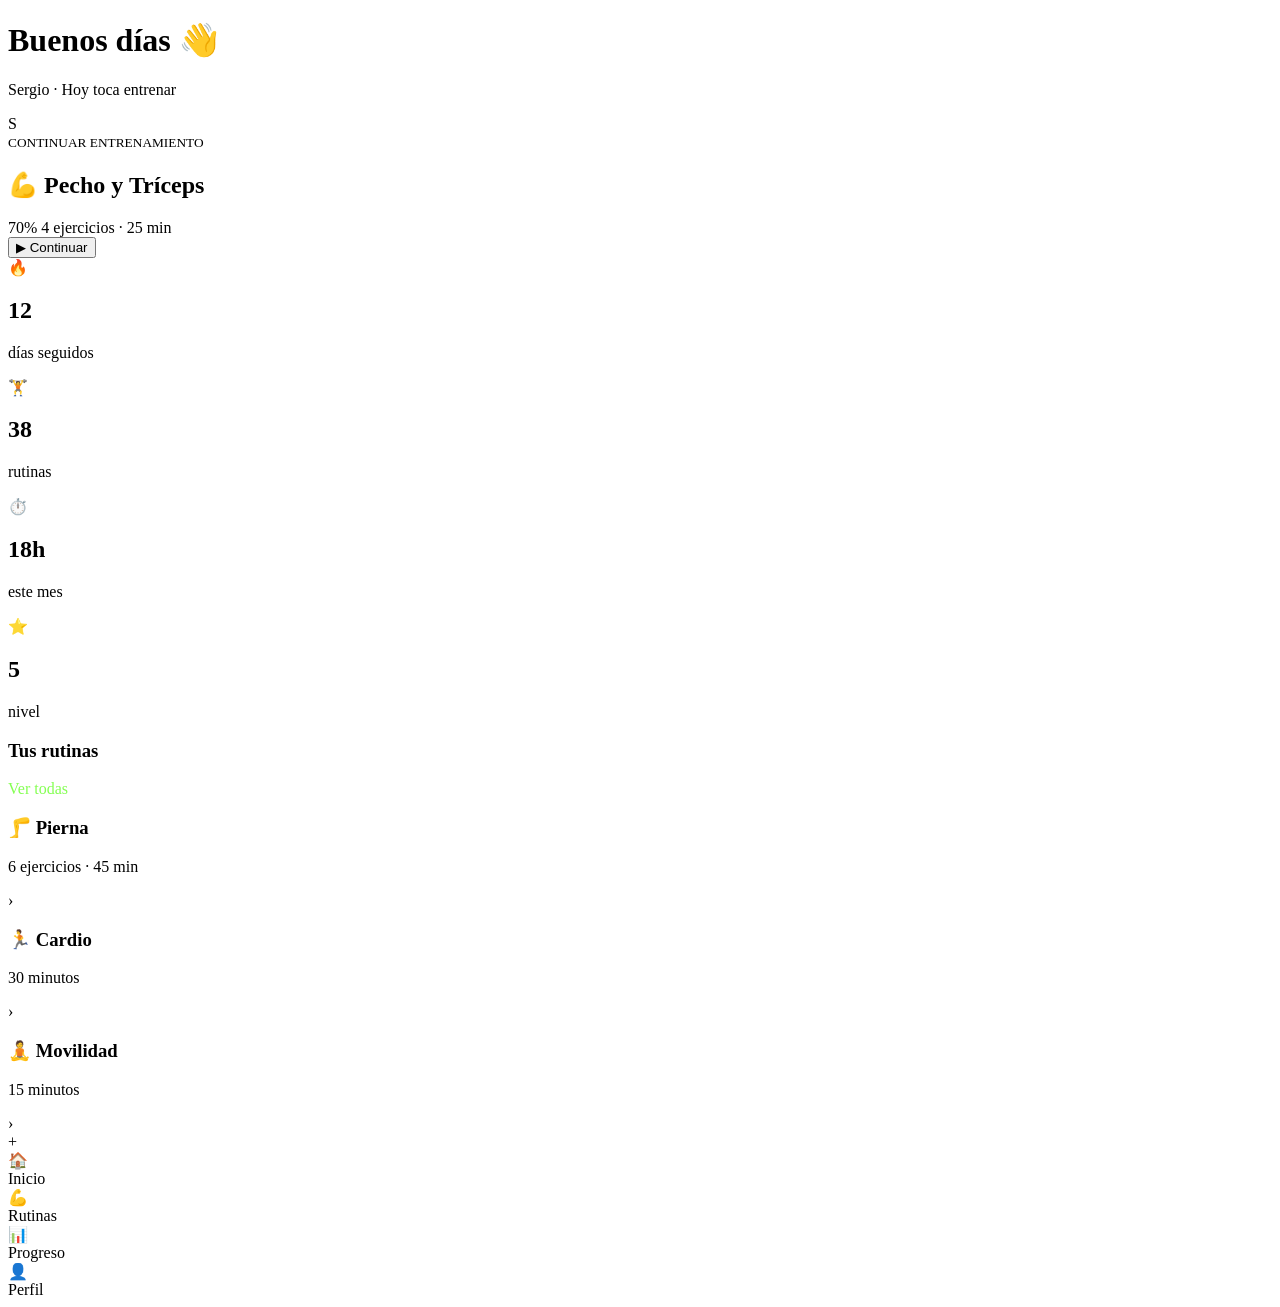
==== pages/main.html @ 1b1dc47d "Create main" ====
<!DOCTYPE html>
<html lang="es">

<head>
    <meta charset="UTF-8">
    <meta name="viewport" content="width=device-width, initial-scale=1.0">
    <link rel="shortcut icon" href="../assets/favicon.ico" type="image/x-icon">
    <link rel="stylesheet" href="../css/styles-main.css">
</head>

<body>
    <div class="container">
        <div class="header">
            <div>
                <h1>Buenos días 👋</h1>
                <p>Sergio · Hoy toca entrenar</p>
            </div>
            <div class="avatar">
                S
            </div>
        </div>
        <div class="hero">
            <small>CONTINUAR ENTRENAMIENTO</small>
            <h2>💪 Pecho y Tríceps</h2>
            <div class="progress">
                <div></div>
            </div>
            <div class="hero-info">
                <span>70%</span>
                <span>4 ejercicios · 25 min</span>
            </div>
            <button>▶ Continuar</button>
        </div>
        <div class="stats">

            <div class="stat">
                🔥
                <h2>12</h2>
                <p>días seguidos</p>
            </div>

            <div class="stat">
                🏋️
                <h2>38</h2>
                <p>rutinas</p>
            </div>

            <div class="stat">
                ⏱️
                <h2>18h</h2>
                <p>este mes</p>
            </div>

            <div class="stat">
                ⭐
                <h2>5</h2>
                <p>nivel</p>
            </div>

        </div>

        <div class="section">

            <h3>Tus rutinas</h3>

            <span style="color:#84ff52;">Ver todas</span>

        </div>

        <div class="routine">

            <div class="routine-top">

                <div>

                    <h3>🦵 Pierna</h3>
                    <p>6 ejercicios · 45 min</p>

                </div>

                <div class="arrow">›</div>

            </div>

        </div>

        <div class="routine">

            <div class="routine-top">

                <div>

                    <h3>🏃 Cardio</h3>
                    <p>30 minutos</p>

                </div>

                <div class="arrow">›</div>

            </div>

        </div>

        <div class="routine">

            <div class="routine-top">

                <div>

                    <h3>🧘 Movilidad</h3>
                    <p>15 minutos</p>

                </div>

                <div class="arrow">›</div>

            </div>

        </div>

    </div>

    <div class="fab">+</div>

    <div class="nav">

        <div class="active">
            🏠<br>Inicio
        </div>

        <div>
            💪<br>Rutinas
        </div>

        <div>
            📊<br>Progreso
        </div>

        <div>
            👤<br>Perfil
        </div>

    </div>

</body>

</html>
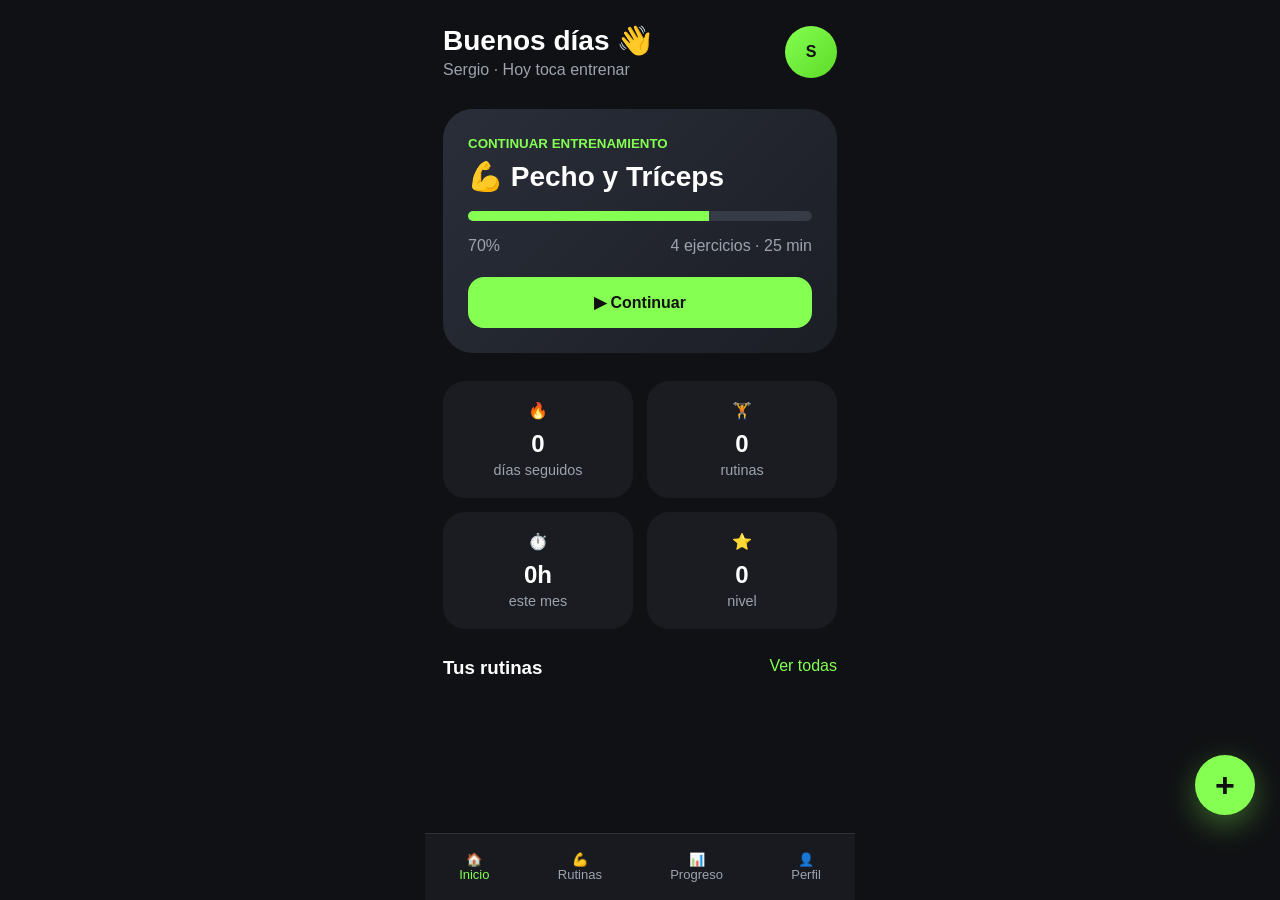
==== commit e20e4d4b: "Update main.html" ====
--- a/pages/main.html
+++ b/pages/main.html
@@ -35,25 +35,25 @@
 
             <div class="stat">
                 🔥
-                <h2>12</h2>
+                <h2>0</h2>
                 <p>días seguidos</p>
             </div>
 
             <div class="stat">
                 🏋️
-                <h2>38</h2>
+                <h2>0</h2>
                 <p>rutinas</p>
             </div>
 
             <div class="stat">
                 ⏱️
-                <h2>18h</h2>
+                <h2>0h</h2>
                 <p>este mes</p>
             </div>
 
             <div class="stat">
                 ⭐
-                <h2>5</h2>
+                <h2>0</h2>
                 <p>nivel</p>
             </div>
 
@@ -64,57 +64,6 @@
             <h3>Tus rutinas</h3>
 
             <span style="color:#84ff52;">Ver todas</span>
-
-        </div>
-
-        <div class="routine">
-
-            <div class="routine-top">
-
-                <div>
-
-                    <h3>🦵 Pierna</h3>
-                    <p>6 ejercicios · 45 min</p>
-
-                </div>
-
-                <div class="arrow">›</div>
-
-            </div>
-
-        </div>
-
-        <div class="routine">
-
-            <div class="routine-top">
-
-                <div>
-
-                    <h3>🏃 Cardio</h3>
-                    <p>30 minutos</p>
-
-                </div>
-
-                <div class="arrow">›</div>
-
-            </div>
-
-        </div>
-
-        <div class="routine">
-
-            <div class="routine-top">
-
-                <div>
-
-                    <h3>🧘 Movilidad</h3>
-                    <p>15 minutos</p>
-
-                </div>
-
-                <div class="arrow">›</div>
-
-            </div>
 
         </div>
 
--- a/css/styles-main.css
+++ b/css/styles-main.css
@@ -0,0 +1,246 @@
+:root {
+    --bg: #101114;
+    --card: #1A1C22;
+    --card2: #23262F;
+    --green: #84ff52;
+    --text: #fff;
+    --muted: #9CA3AF;
+}
+
+* {
+    margin: 0;
+    padding: 0;
+    box-sizing: border-box;
+    font-family: Inter, sans-serif;
+}
+
+body {
+    background: var(--bg);
+    color: var(--text);
+}
+
+.container {
+    max-width: 430px;
+    margin: auto;
+    padding: 24px 18px 100px;
+}
+
+/* HEADER */
+
+.header {
+    display: flex;
+    justify-content: space-between;
+    align-items: center;
+    margin-bottom: 30px;
+}
+
+.header h1 {
+    font-size: 28px;
+}
+
+.header p {
+    color: var(--muted);
+    margin-top: 4px;
+}
+
+.avatar {
+    width: 52px;
+    height: 52px;
+    border-radius: 50%;
+    background: linear-gradient(135deg, #84ff52, #5ddb27);
+    display: flex;
+    justify-content: center;
+    align-items: center;
+    color: #111;
+    font-weight: bold;
+}
+
+/* HERO */
+
+.hero {
+
+    background: linear-gradient(135deg, #2A2E39, #1B1E25);
+    border-radius: 30px;
+    padding: 25px;
+    margin-bottom: 28px;
+
+}
+
+.hero small {
+
+    color: var(--green);
+    font-weight: 600;
+
+}
+
+.hero h2 {
+
+    margin: 8px 0 18px;
+    font-size: 28px;
+
+}
+
+.progress {
+
+    height: 10px;
+    border-radius: 30px;
+    overflow: hidden;
+    background: #363B48;
+
+}
+
+.progress div {
+
+    width: 70%;
+    height: 100%;
+    background: var(--green);
+
+}
+
+.hero-info {
+
+    display: flex;
+    justify-content: space-between;
+    margin: 16px 0 22px;
+    color: var(--muted);
+
+}
+
+.hero button {
+
+    width: 100%;
+    border: none;
+    padding: 16px;
+    background: var(--green);
+    color: #111;
+    font-size: 16px;
+    font-weight: 700;
+    border-radius: 16px;
+
+}
+
+/* STATS */
+
+.stats {
+
+    display: grid;
+    grid-template-columns: repeat(2, 1fr);
+    gap: 14px;
+    margin-bottom: 28px;
+
+}
+
+.stat {
+
+    background: var(--card);
+    border-radius: 22px;
+    padding: 20px;
+    text-align: center;
+
+}
+
+.stat h2 {
+
+    margin-top: 10px;
+    font-size: 24px;
+
+}
+
+.stat p {
+
+    color: var(--muted);
+    margin-top: 4px;
+    font-size: .9rem;
+
+}
+
+/* LIST */
+
+.section {
+
+    margin-bottom: 16px;
+    display: flex;
+    justify-content: space-between;
+
+}
+
+.routine {
+
+    background: var(--card);
+    border-radius: 22px;
+    padding: 18px;
+    margin-bottom: 14px;
+
+}
+
+.routine-top {
+
+    display: flex;
+    justify-content: space-between;
+
+}
+
+.routine p {
+
+    color: var(--muted);
+    margin-top: 6px;
+
+}
+
+.arrow {
+
+    color: var(--green);
+    font-size: 22px;
+
+}
+
+/* NAV */
+
+.nav {
+
+    position: fixed;
+    bottom: 0;
+    left: 50%;
+    transform: translateX(-50%);
+    max-width: 430px;
+    width: 100%;
+    background: #181A20;
+    border-top: 1px solid #2d313c;
+    display: flex;
+    justify-content: space-around;
+    padding: 18px 0;
+
+}
+
+.nav div {
+
+    text-align: center;
+    color: var(--muted);
+    font-size: 13px;
+
+}
+
+.nav .active {
+
+    color: var(--green);
+
+}
+
+.fab {
+
+    position: fixed;
+    right: 25px;
+    bottom: 85px;
+    width: 60px;
+    height: 60px;
+    border-radius: 50%;
+    background: var(--green);
+    color: #111;
+    display: flex;
+    justify-content: center;
+    align-items: center;
+    font-size: 34px;
+    font-weight: bold;
+    box-shadow: 0 10px 30px rgba(132, 255, 82, .35);
+
+}
